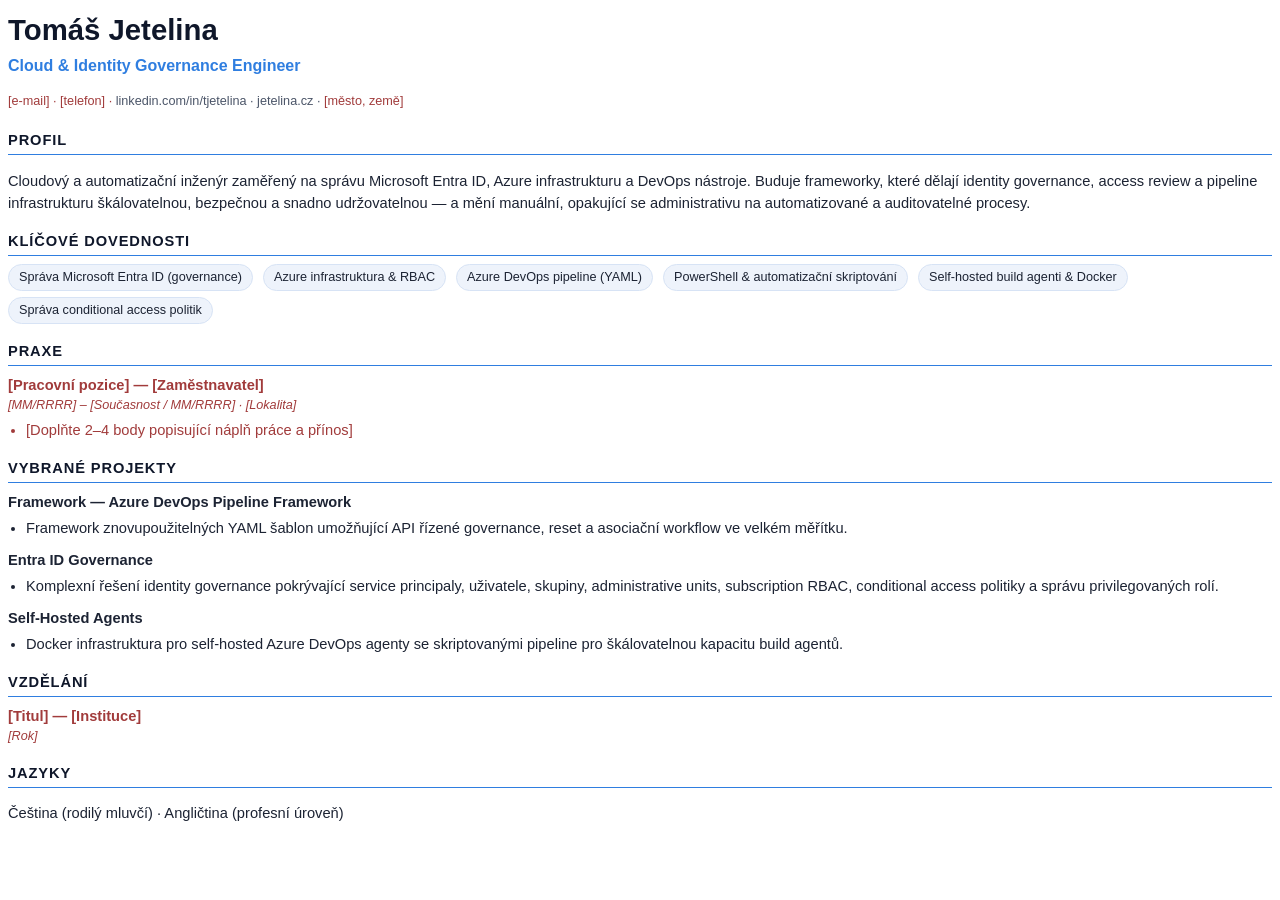
==== assets/cv/src/cv-cz.html @ 0e40271a "Add EN/CZ language toggle and downloadable CV (PDF)" ====
<!DOCTYPE html>
<html lang="cs">
<head>
<meta charset="UTF-8" />
<title>Tomáš Jetelina — Životopis</title>
<style>
  @page { size: A4; margin: 18mm 16mm; }
  * { box-sizing: border-box; }
  body {
    font-family: "Segoe UI", Arial, sans-serif;
    color: #1c2333;
    font-size: 11pt;
    line-height: 1.5;
  }
  h1 { font-size: 22pt; margin: 0 0 2px; color: #0f172a; }
  h2.role { font-size: 12pt; font-weight: 600; color: #2f7ee0; margin: 0 0 14px; }
  .contact-line { font-size: 9.5pt; color: #4b5568; margin-bottom: 18px; }
  .contact-line span::after { content: " · "; }
  .contact-line span:last-child::after { content: ""; }
  section { margin-bottom: 16px; }
  h3.section-heading {
    font-size: 11pt;
    text-transform: uppercase;
    letter-spacing: 0.06em;
    color: #0f172a;
    border-bottom: 1.5px solid #2f7ee0;
    padding-bottom: 3px;
    margin-bottom: 8px;
  }
  .entry { margin-bottom: 10px; }
  .entry-title { font-weight: 600; }
  .entry-meta { font-size: 9.5pt; color: #5a6479; font-style: italic; }
  ul { margin: 4px 0 0 18px; padding: 0; }
  li { margin-bottom: 3px; }
  .skills-grid { display: flex; flex-wrap: wrap; gap: 6px 10px; }
  .skill-pill {
    background: #eef3fb;
    border: 1px solid #d7e3f5;
    border-radius: 999px;
    padding: 3px 10px;
    font-size: 9.5pt;
  }
  .placeholder { color: #a13b3b; }
</style>
</head>
<body>
  <h1>Tomáš Jetelina</h1>
  <h2 class="role">Cloud &amp; Identity Governance Engineer</h2>
  <p class="contact-line">
    <span class="placeholder">[e-mail]</span>
    <span class="placeholder">[telefon]</span>
    <span>linkedin.com/in/tjetelina</span>
    <span>jetelina.cz</span>
    <span class="placeholder">[město, země]</span>
  </p>

  <section>
    <h3 class="section-heading">Profil</h3>
    <p>
      Cloudový a automatizační inženýr zaměřený na správu Microsoft Entra ID, Azure infrastrukturu
      a DevOps nástroje. Buduje frameworky, které dělají identity governance, access review a
      pipeline infrastrukturu škálovatelnou, bezpečnou a snadno udržovatelnou — a mění manuální,
      opakující se administrativu na automatizované a auditovatelné procesy.
    </p>
  </section>

  <section>
    <h3 class="section-heading">Klíčové dovednosti</h3>
    <div class="skills-grid">
      <span class="skill-pill">Správa Microsoft Entra ID (governance)</span>
      <span class="skill-pill">Azure infrastruktura &amp; RBAC</span>
      <span class="skill-pill">Azure DevOps pipeline (YAML)</span>
      <span class="skill-pill">PowerShell &amp; automatizační skriptování</span>
      <span class="skill-pill">Self-hosted build agenti &amp; Docker</span>
      <span class="skill-pill">Správa conditional access politik</span>
    </div>
  </section>

  <section>
    <h3 class="section-heading">Praxe</h3>
    <div class="entry">
      <div class="entry-title placeholder">[Pracovní pozice] — [Zaměstnavatel]</div>
      <div class="entry-meta placeholder">[MM/RRRR] – [Současnost / MM/RRRR] · [Lokalita]</div>
      <ul>
        <li class="placeholder">[Doplňte 2–4 body popisující náplň práce a přínos]</li>
      </ul>
    </div>
  </section>

  <section>
    <h3 class="section-heading">Vybrané projekty</h3>
    <div class="entry">
      <div class="entry-title">Framework — Azure DevOps Pipeline Framework</div>
      <ul>
        <li>Framework znovupoužitelných YAML šablon umožňující API řízené governance, reset a asociační workflow ve velkém měřítku.</li>
      </ul>
    </div>
    <div class="entry">
      <div class="entry-title">Entra ID Governance</div>
      <ul>
        <li>Komplexní řešení identity governance pokrývající service principaly, uživatele, skupiny, administrative units, subscription RBAC, conditional access politiky a správu privilegovaných rolí.</li>
      </ul>
    </div>
    <div class="entry">
      <div class="entry-title">Self-Hosted Agents</div>
      <ul>
        <li>Docker infrastruktura pro self-hosted Azure DevOps agenty se skriptovanými pipeline pro škálovatelnou kapacitu build agentů.</li>
      </ul>
    </div>
  </section>

  <section>
    <h3 class="section-heading">Vzdělání</h3>
    <div class="entry">
      <div class="entry-title placeholder">[Titul] — [Instituce]</div>
      <div class="entry-meta placeholder">[Rok]</div>
    </div>
  </section>

  <section>
    <h3 class="section-heading">Jazyky</h3>
    <p>Čeština (rodilý mluvčí) · Angličtina (profesní úroveň)</p>
  </section>
</body>
</html>
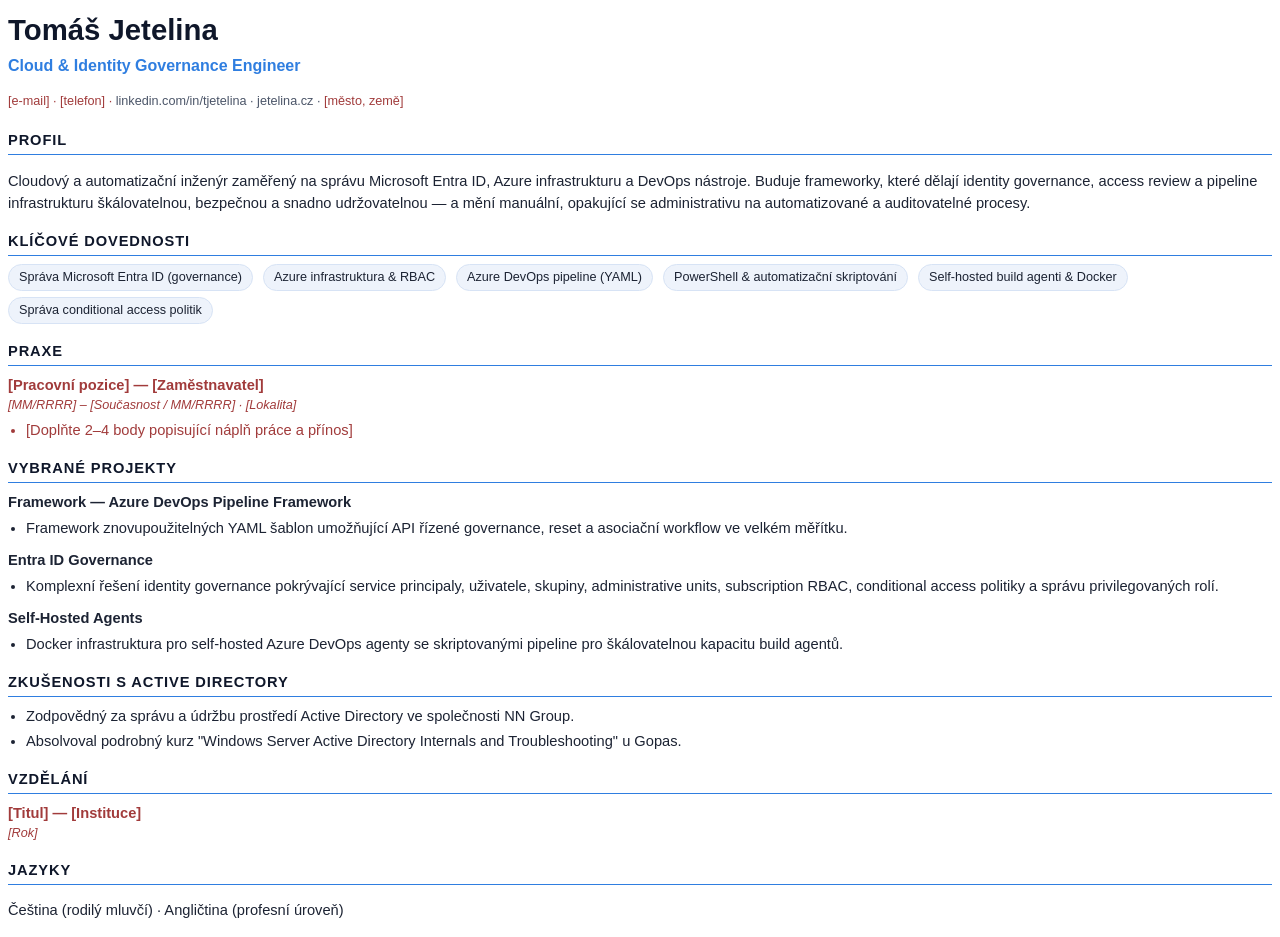
==== commit 73af99f7: "Restructure nav (Home/About/Contact/CV), fold projects into About, add AD experience section, open C" ====
--- a/assets/cv/src/cv-cz.html
+++ b/assets/cv/src/cv-cz.html
@@ -110,6 +110,16 @@
   </section>
 
   <section>
+    <h3 class="section-heading">Zkušenosti s Active Directory</h3>
+    <div class="entry">
+      <ul>
+        <li>Zodpovědný za správu a údržbu prostředí Active Directory ve společnosti NN Group.</li>
+        <li>Absolvoval podrobný kurz "Windows Server Active Directory Internals and Troubleshooting" u Gopas.</li>
+      </ul>
+    </div>
+  </section>
+
+  <section>
     <h3 class="section-heading">Vzdělání</h3>
     <div class="entry">
       <div class="entry-title placeholder">[Titul] — [Instituce]</div>
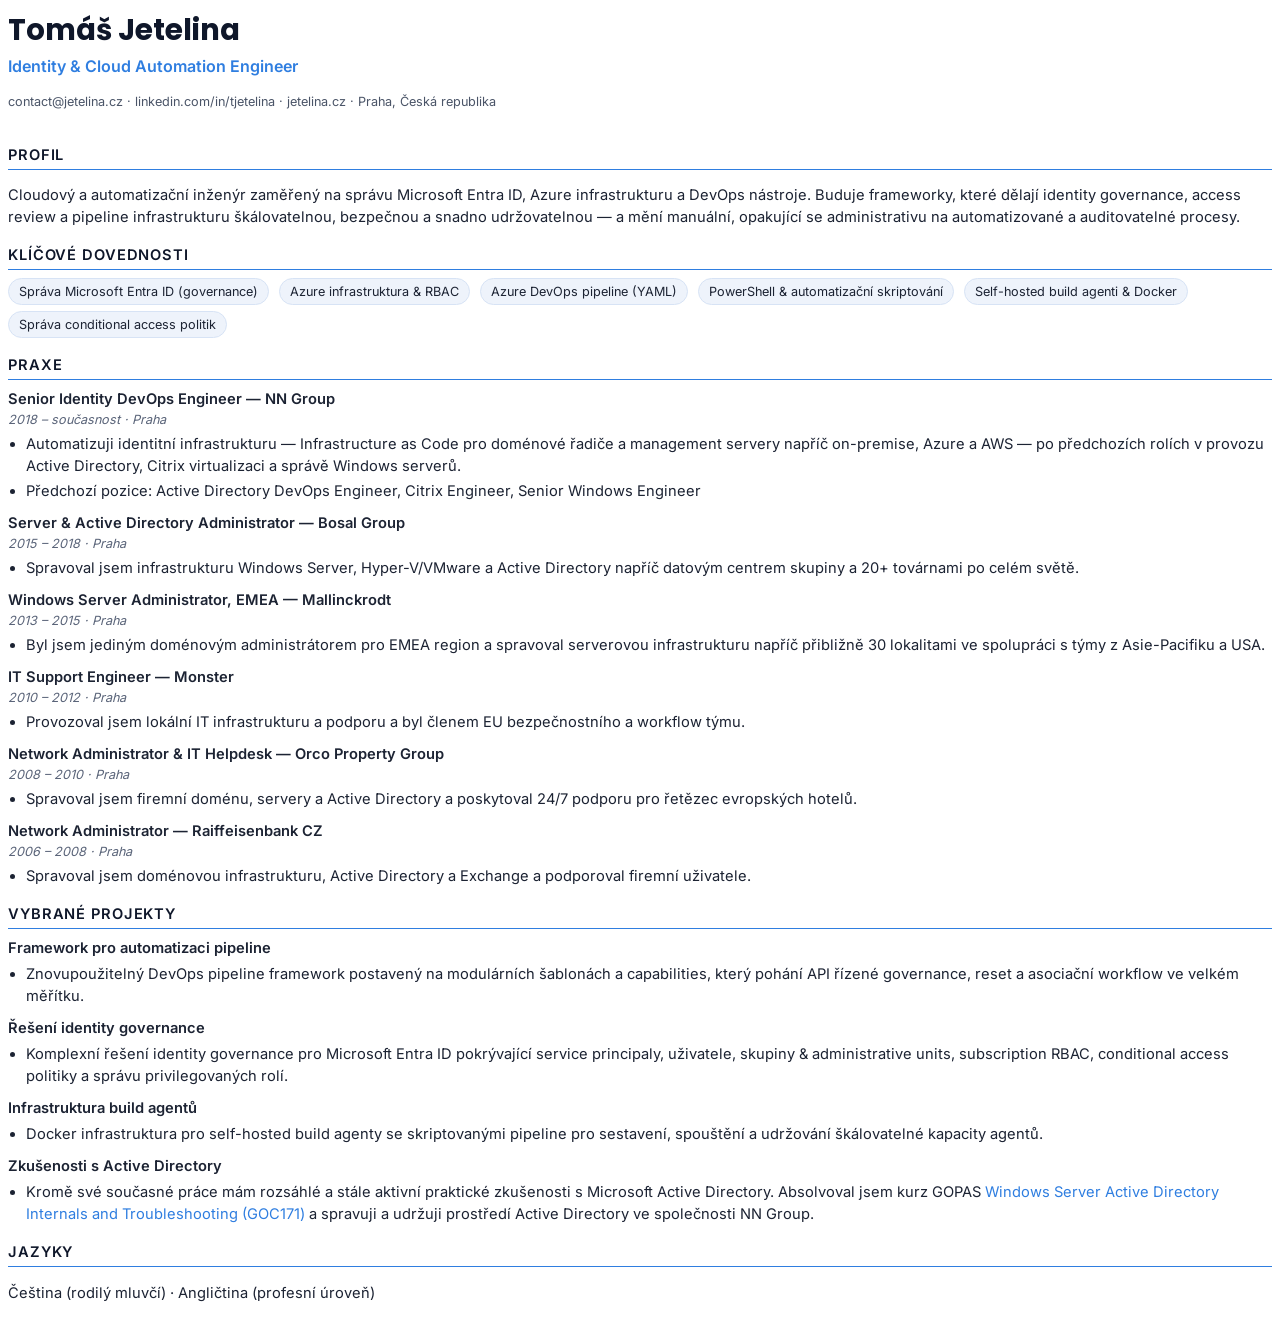
==== commit de649a68: "Rebuild site around a single Career data source Page content and both CVs now render from js/career-" ====
--- a/assets/cv/src/cv-cz.html
+++ b/assets/cv/src/cv-cz.html
@@ -2,134 +2,13 @@
 <html lang="cs">
 <head>
 <meta charset="UTF-8" />
-<title>Tomáš Jetelina — Životopis</title>
-<style>
-  @page { size: A4; margin: 18mm 16mm; }
-  * { box-sizing: border-box; }
-  body {
-    font-family: "Segoe UI", Arial, sans-serif;
-    color: #1c2333;
-    font-size: 11pt;
-    line-height: 1.5;
-  }
-  h1 { font-size: 22pt; margin: 0 0 2px; color: #0f172a; }
-  h2.role { font-size: 12pt; font-weight: 600; color: #2f7ee0; margin: 0 0 14px; }
-  .contact-line { font-size: 9.5pt; color: #4b5568; margin-bottom: 18px; }
-  .contact-line span::after { content: " · "; }
-  .contact-line span:last-child::after { content: ""; }
-  section { margin-bottom: 16px; }
-  h3.section-heading {
-    font-size: 11pt;
-    text-transform: uppercase;
-    letter-spacing: 0.06em;
-    color: #0f172a;
-    border-bottom: 1.5px solid #2f7ee0;
-    padding-bottom: 3px;
-    margin-bottom: 8px;
-  }
-  .entry { margin-bottom: 10px; }
-  .entry-title { font-weight: 600; }
-  .entry-meta { font-size: 9.5pt; color: #5a6479; font-style: italic; }
-  ul { margin: 4px 0 0 18px; padding: 0; }
-  li { margin-bottom: 3px; }
-  .skills-grid { display: flex; flex-wrap: wrap; gap: 6px 10px; }
-  .skill-pill {
-    background: #eef3fb;
-    border: 1px solid #d7e3f5;
-    border-radius: 999px;
-    padding: 3px 10px;
-    font-size: 9.5pt;
-  }
-  .placeholder { color: #a13b3b; }
-</style>
+<title>Tomáš Jetelina — CV</title>
+<link rel="stylesheet" href="../../../css/fonts.css" />
+<link rel="stylesheet" href="cv.css" />
 </head>
 <body>
-  <h1>Tomáš Jetelina</h1>
-  <h2 class="role">Cloud &amp; Identity Governance Engineer</h2>
-  <p class="contact-line">
-    <span class="placeholder">[e-mail]</span>
-    <span class="placeholder">[telefon]</span>
-    <span>linkedin.com/in/tjetelina</span>
-    <span>jetelina.cz</span>
-    <span class="placeholder">[město, země]</span>
-  </p>
-
-  <section>
-    <h3 class="section-heading">Profil</h3>
-    <p>
-      Cloudový a automatizační inženýr zaměřený na správu Microsoft Entra ID, Azure infrastrukturu
-      a DevOps nástroje. Buduje frameworky, které dělají identity governance, access review a
-      pipeline infrastrukturu škálovatelnou, bezpečnou a snadno udržovatelnou — a mění manuální,
-      opakující se administrativu na automatizované a auditovatelné procesy.
-    </p>
-  </section>
-
-  <section>
-    <h3 class="section-heading">Klíčové dovednosti</h3>
-    <div class="skills-grid">
-      <span class="skill-pill">Správa Microsoft Entra ID (governance)</span>
-      <span class="skill-pill">Azure infrastruktura &amp; RBAC</span>
-      <span class="skill-pill">Azure DevOps pipeline (YAML)</span>
-      <span class="skill-pill">PowerShell &amp; automatizační skriptování</span>
-      <span class="skill-pill">Self-hosted build agenti &amp; Docker</span>
-      <span class="skill-pill">Správa conditional access politik</span>
-    </div>
-  </section>
-
-  <section>
-    <h3 class="section-heading">Praxe</h3>
-    <div class="entry">
-      <div class="entry-title placeholder">[Pracovní pozice] — [Zaměstnavatel]</div>
-      <div class="entry-meta placeholder">[MM/RRRR] – [Současnost / MM/RRRR] · [Lokalita]</div>
-      <ul>
-        <li class="placeholder">[Doplňte 2–4 body popisující náplň práce a přínos]</li>
-      </ul>
-    </div>
-  </section>
-
-  <section>
-    <h3 class="section-heading">Vybrané projekty</h3>
-    <div class="entry">
-      <div class="entry-title">Framework — Azure DevOps Pipeline Framework</div>
-      <ul>
-        <li>Framework znovupoužitelných YAML šablon umožňující API řízené governance, reset a asociační workflow ve velkém měřítku.</li>
-      </ul>
-    </div>
-    <div class="entry">
-      <div class="entry-title">Entra ID Governance</div>
-      <ul>
-        <li>Komplexní řešení identity governance pokrývající service principaly, uživatele, skupiny, administrative units, subscription RBAC, conditional access politiky a správu privilegovaných rolí.</li>
-      </ul>
-    </div>
-    <div class="entry">
-      <div class="entry-title">Self-Hosted Agents</div>
-      <ul>
-        <li>Docker infrastruktura pro self-hosted Azure DevOps agenty se skriptovanými pipeline pro škálovatelnou kapacitu build agentů.</li>
-      </ul>
-    </div>
-  </section>
-
-  <section>
-    <h3 class="section-heading">Zkušenosti s Active Directory</h3>
-    <div class="entry">
-      <ul>
-        <li>Zodpovědný za správu a údržbu prostředí Active Directory ve společnosti NN Group.</li>
-        <li>Absolvoval podrobný kurz "Windows Server Active Directory Internals and Troubleshooting" u Gopas.</li>
-      </ul>
-    </div>
-  </section>
-
-  <section>
-    <h3 class="section-heading">Vzdělání</h3>
-    <div class="entry">
-      <div class="entry-title placeholder">[Titul] — [Instituce]</div>
-      <div class="entry-meta placeholder">[Rok]</div>
-    </div>
-  </section>
-
-  <section>
-    <h3 class="section-heading">Jazyky</h3>
-    <p>Čeština (rodilý mluvčí) · Angličtina (profesní úroveň)</p>
-  </section>
+<script src="../../../js/career-data.js"></script>
+<script src="../../../js/career-format.js"></script>
+<script src="cv.js"></script>
 </body>
 </html>
--- a/css/fonts.css
+++ b/css/fonts.css
@@ -0,0 +1,127 @@
+/* Self-hosted fonts (latin + latin-ext for Czech), from @fontsource. No requests to Google. */
+
+@font-face {
+  font-family: 'Poppins';
+  font-style: normal;
+  font-display: swap;
+  font-weight: 400;
+  src: url(../assets/fonts/poppins-latin-ext-400-normal.woff2) format('woff2');
+  unicode-range: U+0100-02BA,U+02BD-02C5,U+02C7-02CC,U+02CE-02D7,U+02DD-02FF,U+0304,U+0308,U+0329,U+1D00-1DBF,U+1E00-1E9F,U+1EF2-1EFF,U+2020,U+20A0-20AB,U+20AD-20C0,U+2113,U+2C60-2C7F,U+A720-A7FF;
+}
+
+@font-face {
+  font-family: 'Poppins';
+  font-style: normal;
+  font-display: swap;
+  font-weight: 400;
+  src: url(../assets/fonts/poppins-latin-400-normal.woff2) format('woff2');
+  unicode-range: U+0000-00FF,U+0131,U+0152-0153,U+02BB-02BC,U+02C6,U+02DA,U+02DC,U+0304,U+0308,U+0329,U+2000-206F,U+20AC,U+2122,U+2191,U+2193,U+2212,U+2215,U+FEFF,U+FFFD;
+}
+
+@font-face {
+  font-family: 'Poppins';
+  font-style: normal;
+  font-display: swap;
+  font-weight: 500;
+  src: url(../assets/fonts/poppins-latin-ext-500-normal.woff2) format('woff2');
+  unicode-range: U+0100-02BA,U+02BD-02C5,U+02C7-02CC,U+02CE-02D7,U+02DD-02FF,U+0304,U+0308,U+0329,U+1D00-1DBF,U+1E00-1E9F,U+1EF2-1EFF,U+2020,U+20A0-20AB,U+20AD-20C0,U+2113,U+2C60-2C7F,U+A720-A7FF;
+}
+
+@font-face {
+  font-family: 'Poppins';
+  font-style: normal;
+  font-display: swap;
+  font-weight: 500;
+  src: url(../assets/fonts/poppins-latin-500-normal.woff2) format('woff2');
+  unicode-range: U+0000-00FF,U+0131,U+0152-0153,U+02BB-02BC,U+02C6,U+02DA,U+02DC,U+0304,U+0308,U+0329,U+2000-206F,U+20AC,U+2122,U+2191,U+2193,U+2212,U+2215,U+FEFF,U+FFFD;
+}
+
+@font-face {
+  font-family: 'Poppins';
+  font-style: normal;
+  font-display: swap;
+  font-weight: 600;
+  src: url(../assets/fonts/poppins-latin-ext-600-normal.woff2) format('woff2');
+  unicode-range: U+0100-02BA,U+02BD-02C5,U+02C7-02CC,U+02CE-02D7,U+02DD-02FF,U+0304,U+0308,U+0329,U+1D00-1DBF,U+1E00-1E9F,U+1EF2-1EFF,U+2020,U+20A0-20AB,U+20AD-20C0,U+2113,U+2C60-2C7F,U+A720-A7FF;
+}
+
+@font-face {
+  font-family: 'Poppins';
+  font-style: normal;
+  font-display: swap;
+  font-weight: 600;
+  src: url(../assets/fonts/poppins-latin-600-normal.woff2) format('woff2');
+  unicode-range: U+0000-00FF,U+0131,U+0152-0153,U+02BB-02BC,U+02C6,U+02DA,U+02DC,U+0304,U+0308,U+0329,U+2000-206F,U+20AC,U+2122,U+2191,U+2193,U+2212,U+2215,U+FEFF,U+FFFD;
+}
+
+@font-face {
+  font-family: 'Poppins';
+  font-style: normal;
+  font-display: swap;
+  font-weight: 700;
+  src: url(../assets/fonts/poppins-latin-ext-700-normal.woff2) format('woff2');
+  unicode-range: U+0100-02BA,U+02BD-02C5,U+02C7-02CC,U+02CE-02D7,U+02DD-02FF,U+0304,U+0308,U+0329,U+1D00-1DBF,U+1E00-1E9F,U+1EF2-1EFF,U+2020,U+20A0-20AB,U+20AD-20C0,U+2113,U+2C60-2C7F,U+A720-A7FF;
+}
+
+@font-face {
+  font-family: 'Poppins';
+  font-style: normal;
+  font-display: swap;
+  font-weight: 700;
+  src: url(../assets/fonts/poppins-latin-700-normal.woff2) format('woff2');
+  unicode-range: U+0000-00FF,U+0131,U+0152-0153,U+02BB-02BC,U+02C6,U+02DA,U+02DC,U+0304,U+0308,U+0329,U+2000-206F,U+20AC,U+2122,U+2191,U+2193,U+2212,U+2215,U+FEFF,U+FFFD;
+}
+
+@font-face {
+  font-family: 'Inter';
+  font-style: normal;
+  font-display: swap;
+  font-weight: 400;
+  src: url(../assets/fonts/inter-latin-ext-400-normal.woff2) format('woff2');
+  unicode-range: U+0100-02BA,U+02BD-02C5,U+02C7-02CC,U+02CE-02D7,U+02DD-02FF,U+0304,U+0308,U+0329,U+1D00-1DBF,U+1E00-1E9F,U+1EF2-1EFF,U+2020,U+20A0-20AB,U+20AD-20C0,U+2113,U+2C60-2C7F,U+A720-A7FF;
+}
+
+@font-face {
+  font-family: 'Inter';
+  font-style: normal;
+  font-display: swap;
+  font-weight: 400;
+  src: url(../assets/fonts/inter-latin-400-normal.woff2) format('woff2');
+  unicode-range: U+0000-00FF,U+0131,U+0152-0153,U+02BB-02BC,U+02C6,U+02DA,U+02DC,U+0304,U+0308,U+0329,U+2000-206F,U+20AC,U+2122,U+2191,U+2193,U+2212,U+2215,U+FEFF,U+FFFD;
+}
+
+@font-face {
+  font-family: 'Inter';
+  font-style: normal;
+  font-display: swap;
+  font-weight: 500;
+  src: url(../assets/fonts/inter-latin-ext-500-normal.woff2) format('woff2');
+  unicode-range: U+0100-02BA,U+02BD-02C5,U+02C7-02CC,U+02CE-02D7,U+02DD-02FF,U+0304,U+0308,U+0329,U+1D00-1DBF,U+1E00-1E9F,U+1EF2-1EFF,U+2020,U+20A0-20AB,U+20AD-20C0,U+2113,U+2C60-2C7F,U+A720-A7FF;
+}
+
+@font-face {
+  font-family: 'Inter';
+  font-style: normal;
+  font-display: swap;
+  font-weight: 500;
+  src: url(../assets/fonts/inter-latin-500-normal.woff2) format('woff2');
+  unicode-range: U+0000-00FF,U+0131,U+0152-0153,U+02BB-02BC,U+02C6,U+02DA,U+02DC,U+0304,U+0308,U+0329,U+2000-206F,U+20AC,U+2122,U+2191,U+2193,U+2212,U+2215,U+FEFF,U+FFFD;
+}
+
+@font-face {
+  font-family: 'Inter';
+  font-style: normal;
+  font-display: swap;
+  font-weight: 600;
+  src: url(../assets/fonts/inter-latin-ext-600-normal.woff2) format('woff2');
+  unicode-range: U+0100-02BA,U+02BD-02C5,U+02C7-02CC,U+02CE-02D7,U+02DD-02FF,U+0304,U+0308,U+0329,U+1D00-1DBF,U+1E00-1E9F,U+1EF2-1EFF,U+2020,U+20A0-20AB,U+20AD-20C0,U+2113,U+2C60-2C7F,U+A720-A7FF;
+}
+
+@font-face {
+  font-family: 'Inter';
+  font-style: normal;
+  font-display: swap;
+  font-weight: 600;
+  src: url(../assets/fonts/inter-latin-600-normal.woff2) format('woff2');
+  unicode-range: U+0000-00FF,U+0131,U+0152-0153,U+02BB-02BC,U+02C6,U+02DA,U+02DC,U+0304,U+0308,U+0329,U+2000-206F,U+20AC,U+2122,U+2191,U+2193,U+2212,U+2215,U+FEFF,U+FFFD;
+}
--- a/assets/cv/src/cv.css
+++ b/assets/cv/src/cv.css
@@ -0,0 +1,42 @@
+/* Print layout shared by cv-en.html and cv-cz.html */
+@page { size: A4; margin: 18mm 16mm; }
+* { box-sizing: border-box; }
+body {
+  font-family: "Inter", "Segoe UI", Arial, sans-serif;
+  color: #1c2333;
+  font-size: 11pt;
+  line-height: 1.5;
+}
+h1 { font-family: "Poppins", sans-serif; font-size: 22pt; margin: 0 0 2px; color: #0f172a; }
+h2.role { font-size: 12pt; font-weight: 600; color: #2f7ee0; margin: 0 0 14px; }
+.contact-line { font-size: 9.5pt; color: #4b5568; margin-bottom: 18px; }
+.contact-line span::after { content: " · "; }
+.contact-line span:last-child::after { content: ""; }
+section { margin-bottom: 16px; }
+.cv-header { display: flex; justify-content: space-between; align-items: flex-start; gap: 16px; }
+.photo { width: 30mm; height: 30mm; border-radius: 50%; object-fit: cover; }
+.entry { break-inside: avoid; }
+a { color: #2f7ee0; text-decoration: none; }
+h3.section-heading {
+  font-size: 11pt;
+  text-transform: uppercase;
+  letter-spacing: 0.06em;
+  color: #0f172a;
+  border-bottom: 1.5px solid #2f7ee0;
+  padding-bottom: 3px;
+  margin-bottom: 8px;
+}
+.entry { margin-bottom: 10px; }
+.entry-title { font-weight: 600; }
+.entry-meta { font-size: 9.5pt; color: #5a6479; font-style: italic; }
+ul { margin: 4px 0 0 18px; padding: 0; }
+li { margin-bottom: 3px; }
+.skills-grid { display: flex; flex-wrap: wrap; gap: 6px 10px; }
+.skill-pill {
+  background: #eef3fb;
+  border: 1px solid #d7e3f5;
+  border-radius: 999px;
+  padding: 3px 10px;
+  font-size: 9.5pt;
+}
+.placeholder { color: #a13b3b; }
